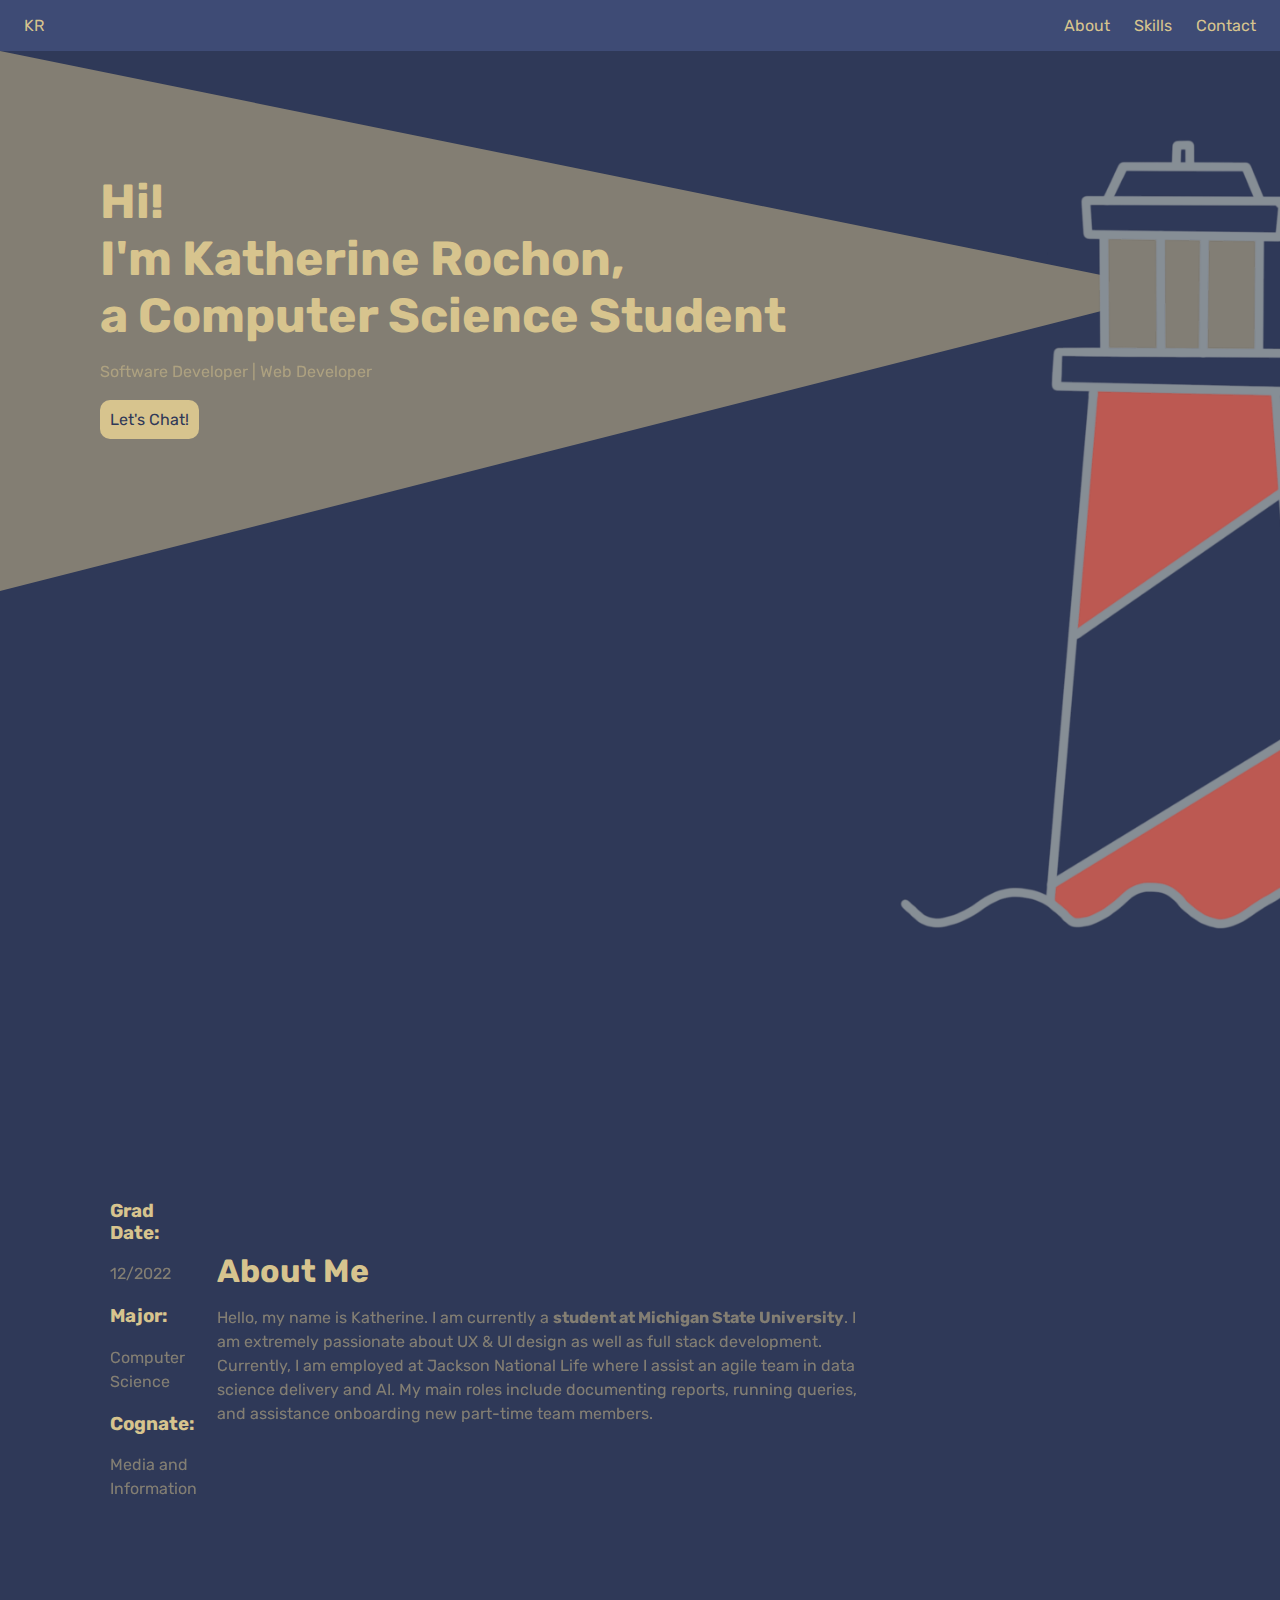
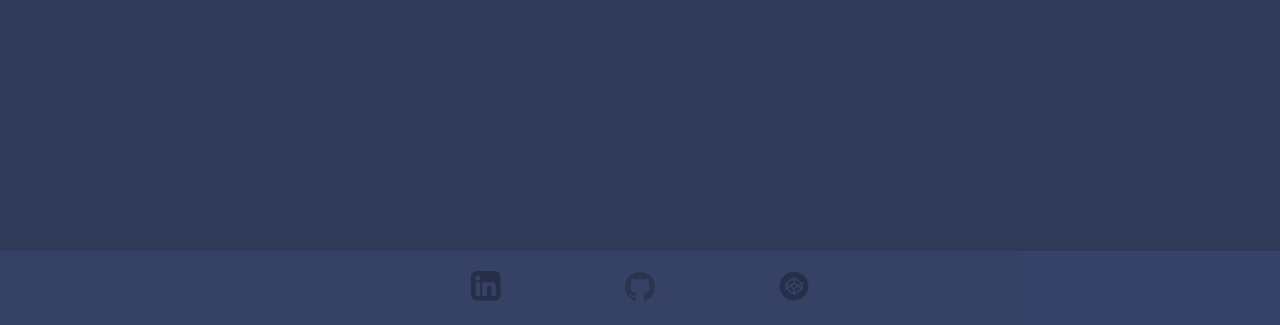
==== index.html @ 53a973e2 "Final Project, html, css, & js pages" ====
<!DOCTYPE html>
<html lang="en">
<head>
    <meta charset="UTF-8">
    <meta http-equiv="X-UA-Compatible" content="IE=edge">
    <meta name="viewport" content="width=device-width, initial-scale=1.0">
    <link rel="stylesheet" href="style.css">
    <link rel="preconnect" href="https://fonts.googleapis.com">
    <link rel="preconnect" href="https://fonts.gstatic.com" crossorigin>
    <link href="https://fonts.googleapis.com/css2?family=Rubik:wght@300;400;500;800&display=swap" rel="stylesheet">
    <title>Katherine's Portfolio</title>
</head>
<body>
    <header>
        <nav>
            <div class="nav_logo"><a href="#">KR</a></div>
            <ul class="nav_menu">
                <li><a href="#about">About</a></li>
                <li><a href="skills.html">Skills</a></li>
                <li><a href="contact.html">Contact</a></li>
            </ul>
        </nav>
    </header>
    <main>
        <div id="port_background">
            <img id="port_img" src="litport.png" alt="Port"/>
            <div class="light_container">
                <div class="light"></div>
            </div>
        </div>
        <section class="standard_sect">
            <article id="home">
                <h1 class="title">
                    Hi! <br>
                    I'm Katherine Rochon, <br>
                    a Computer Science Student <br>
                </h1>
                <p>Software Developer | Web Developer</p>
                <a class="button" href="contact.html">Let's Chat!</a>
            </article>
        </section>
        <section class="standard_sect">
            <article id="about">
                <div class="boxes">
                    <div class="box">
                        <h3>Grad Date:</h3> <p> 12/2022</p>
                        <h3>Major:</h3> <p> Computer Science</p>
                        <h3>Cognate:</h3> <p> Media and Information</p>
                    </div>
                    <div class="box">
                        <h1>About Me</h1>
                        <p>
                            Hello, my name is Katherine. I am currently a <strong>student at Michigan
                            State University</strong>. I am extremely passionate about UX & UI 
                            design as well as full stack development. Currently, I am employed 
                            at Jackson National Life where I assist an agile team in data 
                            science delivery and AI. My main roles include documenting reports,
                            running queries, and assistance onboarding new part-time team members. 
                        </p>
                    </div>
                </div>
            </article>
        </section>
    </main>
    <footer>
        <footer>
            <ul class="contacts">
                <li><a href="https://www.linkedin.com/in/katherinerochon"><img src="linkedin.png" alt="LinkedIn"></a></li>
                <li><a href="https://github.com/kgrochon"><img src="github.png" alt="Twitter"></a></li>
                <li><a href="https://codepen.io/kgrochon"><img src="codepen.png" alt="CodePen"></a></li>
            </ul>
        </footer>
    </footer>
    <script src="script.js"></script>
</body>
</html>
---- style.css ----
html {
    font-size: 100%;
    box-sizing: border-box;
    font-family: 'Rubik', sans-serif;
    color: var(--neutral);

}

:root {
    --nav_margin: 1.5rem;
    --nav_blue: #3E4B75;
    --dark_blue: #2F3958;
    --neutral: #D7C48E;
    --faint_neutral: #d3c9ae;
    --lighthouse_rot_left: 1300px;
    --button_color: var(--nav_blue);
}

*, *::before, *::after {
    box-sizing: inherit;
}

body {
    margin: 0;
    background-color: var(--dark_blue);
}

header {
    top: 0;
    position: sticky;
    z-index: 2;
    background-color:var(--nav_blue);
}

nav {
    display: flex;
    align-items: center;
    justify-content: space-between;
    flex-direction: row;
}

article {
    margin: 0 400px 0 100px;
}

ul {
    list-style: none;
}

li {
    margin-right: 1.5rem;
}

a {
    text-decoration: none;
    color: var(--neutral);
}

p {
    line-height: 1.5rem;
}

footer {
    display: flex;
    justify-content: space-around;
    background-color: var(--nav_blue);
    opacity: 0.5;
    bottom: 0;
}

.nav_logo {
    margin-left: 1.5rem;
}

.nav_menu {
    display: flex;
    align-items: center;
    justify-content: space-between;
    flex-direction: row;
    background-color:var(--nav_blue);
}

.nav_menu a:hover {
    color: #B05E56;
  }


.title {
    font-size: 3rem;
}

.standard_sect {
    padding: 90px 0px;
    height: 900px;
    width: 100%;
}

.standard_sect h1 {
    margin-bottom: 0;
}

.standard_sect p {
    color:var(--neutral);
    opacity: .5;

}

.button {
    position: absolute;
    z-index: 1;
    text-decoration: none;
    border: none;
    font-size: 1rem;
    color:var(--dark_blue);
    border-radius: 10px;
    padding: 10px;
    background-color: var(--neutral);
}


#about {
    vertical-align: middle;
    text-align: left;
}

.about {
    padding-top: 130px;
}

#port_background {
    width: 100%;
    position: fixed;
}

#port_img {
    height: 900px;
    float: right;
    margin-right: -350px;
    position: sticky;
}

.light_container {
    z-index: -1;
    margin-right: 100px;

}

.light {
    position: sticky;
    z-index: -1;
    margin-right: 100px;
    border-top: 240px solid transparent;
    border-bottom: 300px solid transparent; 
    border-left-width: var(--lighthouse_rot_left);
    border-left-style:  solid; 
    border-left-color: var(--neutral);
    opacity: 50%;

}

.background {
    width:900px;
    height: 400px;
    position: fixed;
}

.boxes {
    position: inherit;
    display: flex;

}

.box {
    font-size: 1rem;
    padding: 10px;
}

.box:first-child {
    margin-top: -50px;
}

#about {
    padding-top: 180px;
}

.contacts {
    
    margin: 0;
    padding: 0;
    list-style-type: none;
}

.contacts li {
    width: 30px;
    display: inline-block;
    padding: 20px 0px;
    margin: 0 60px;
}

.contacts img {
    width: 100%
}


.contacts li a img:hover {
    -webkit-transform: scale(1.1);
    transform: scale(1.1);
}

#skills {
    margin: 20px 100px 0 90px;
}

.skills {
    display: flex;
    padding: 20px 40px;
    -webkit-box-pack: center;
        -ms-flex-pack: center;
            justify-content: center;
}

.skills div {
    width: 20rem;
    display: flex;
    flex-direction: column;
}

.skills p {
    color:var(--neutral);
    opacity: .8;
    display: inline;
    margin: 10px 10px;
    padding: .1rem .3rem;
    border-style: solid;
    border-width: .2rem;
    border-color: var(--neutral);
    border-radius: .3rem;
    -webkit-transition: -webkit-transform 300ms ease-out;
    transition: -webkit-transform 300ms ease-out;
    transition: transform 300ms ease-out;
    transition: transform 300ms ease-out, -webkit-transform 300ms ease-out;
}

.skills p:hover {
    -webkit-transform: scale(1.1);
            transform: scale(1.1);

    opacity: 1;
}

.sticky_bottom {
    position: fixed;
    bottom: 0;
    width: 100%;
}

#contact {
    padding: 20px 100px;
}

#contactForm {
    padding: 20px;
    background-color: var(--nav_blue)
}

input, textarea {
    border: 2px solid var(--nav_blue);
    background: var(--neutral);
    color: var(--nav_blue);
    font-size: 1.25rem;
    line-height: 2rem;
    width: 100%;
    margin: 0;
}

.contact_sub {
    margin-top: 20px;
    text-decoration: none;
    border: none;
    font-size: 1.25rem;
    color:var(--nav_blue);
    padding: 10px;
    background-color: var(--neutral);
}
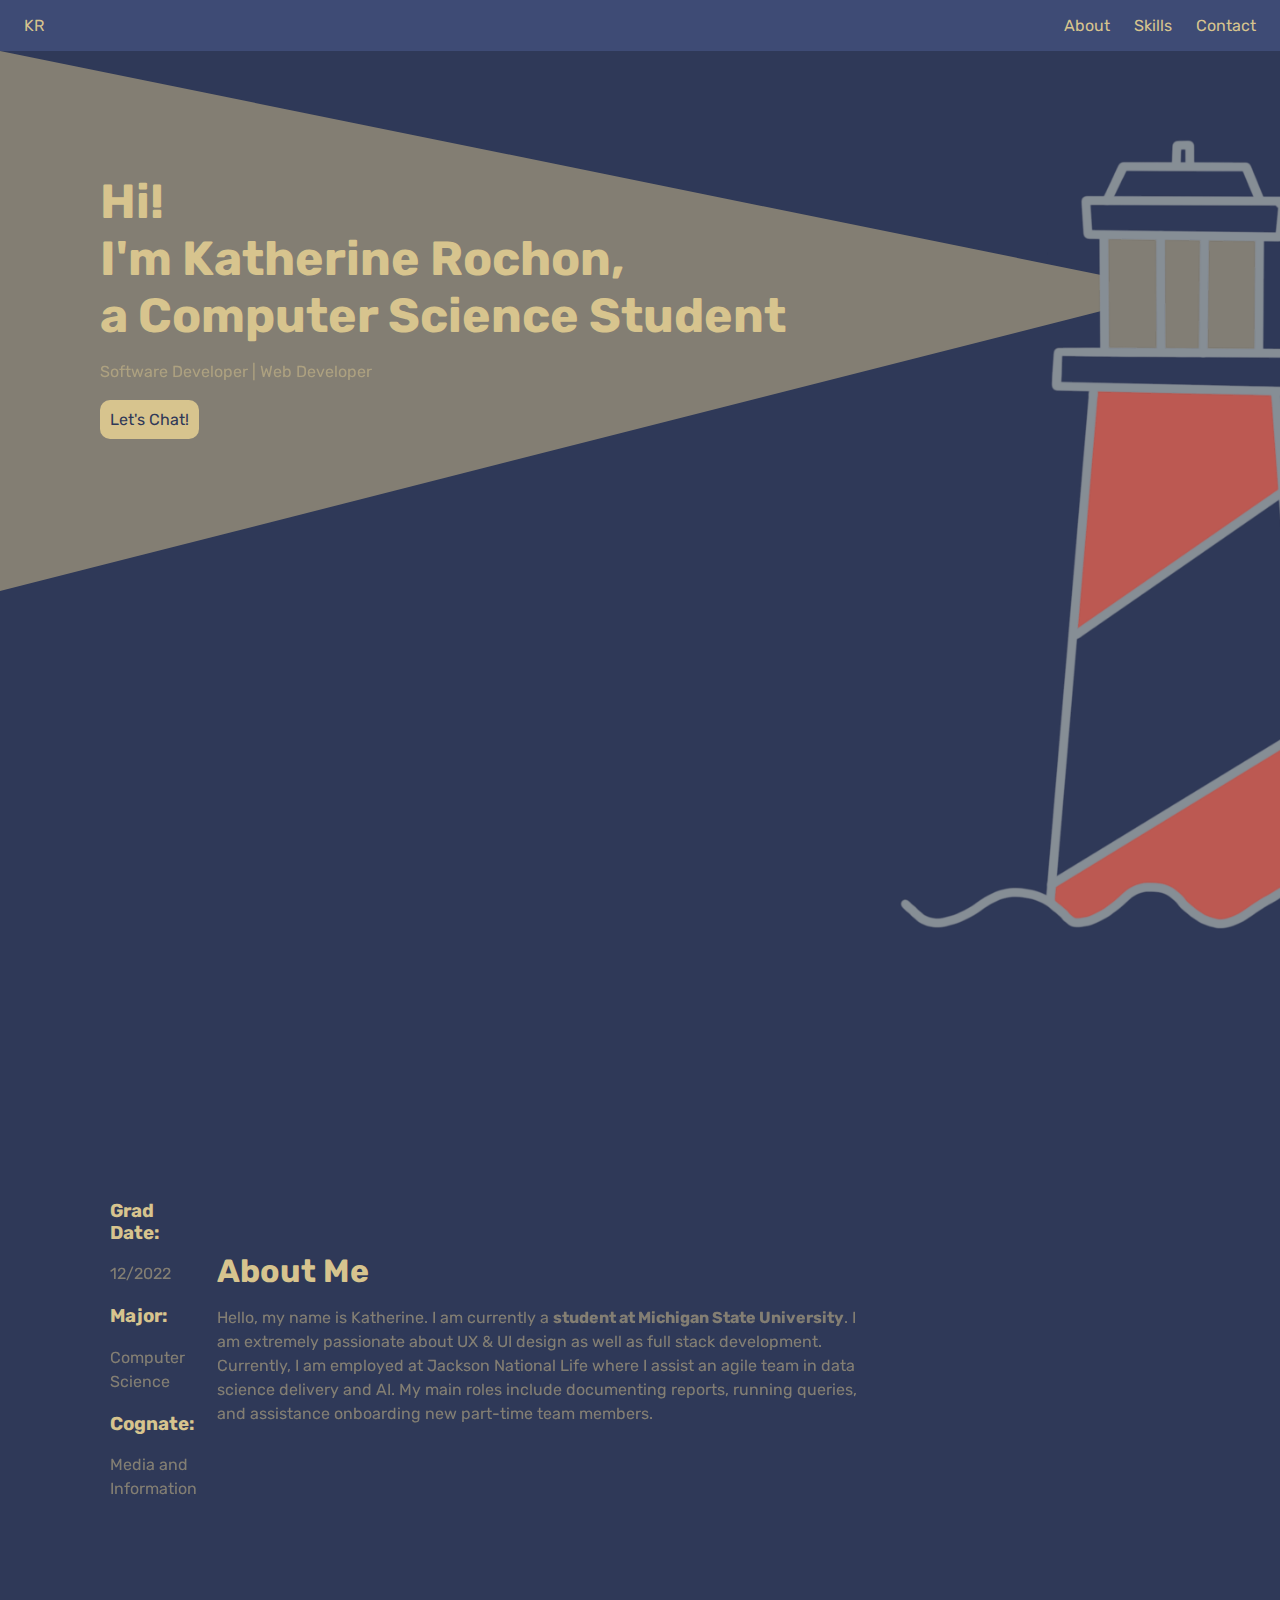
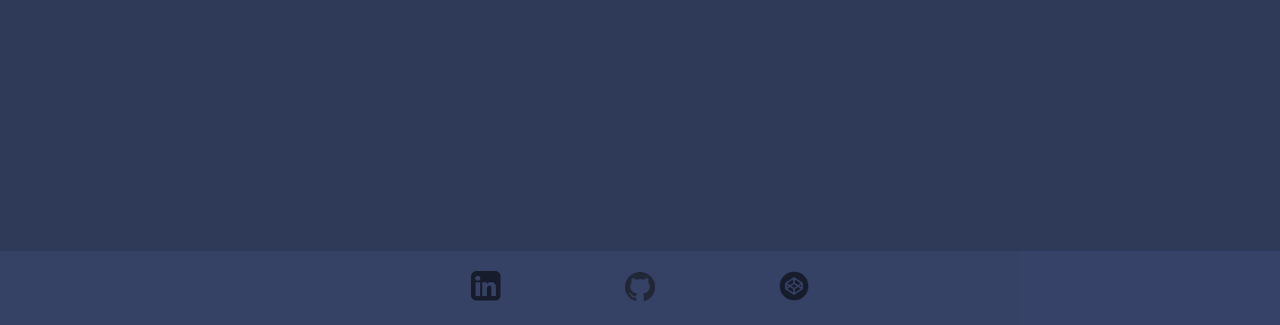
==== commit 6073cd92: "Pitchboard PDF added and HTML is validated" ====
--- a/index.html
+++ b/index.html
@@ -63,13 +63,11 @@
         </section>
     </main>
     <footer>
-        <footer>
-            <ul class="contacts">
-                <li><a href="https://www.linkedin.com/in/katherinerochon"><img src="linkedin.png" alt="LinkedIn"></a></li>
-                <li><a href="https://github.com/kgrochon"><img src="github.png" alt="Twitter"></a></li>
-                <li><a href="https://codepen.io/kgrochon"><img src="codepen.png" alt="CodePen"></a></li>
-            </ul>
-        </footer>
+        <ul class="contacts">
+            <li><a href="https://www.linkedin.com/in/katherinerochon"><img src="linkedin.png" alt="LinkedIn"></a></li>
+            <li><a href="https://github.com/kgrochon"><img src="github.png" alt="Twitter"></a></li>
+            <li><a href="https://codepen.io/kgrochon"><img src="codepen.png" alt="CodePen"></a></li>
+        </ul>
     </footer>
     <script src="script.js"></script>
 </body>
--- a/style.css
+++ b/style.css
@@ -281,4 +281,27 @@
     color:var(--nav_blue);
     padding: 10px;
     background-color: var(--neutral);
-}+}
+
+@media (max-width: 1200px) {
+    .light_container {
+        visibility: hidden;
+    }
+    #port_img {
+        visibility: hidden;
+    }
+    article {
+        margin: auto 10px;
+    }
+    .standard_sect {
+        height: auto;
+        padding: 10px;
+    }
+    #skills {
+        margin: auto 8px;
+    }
+    .contacts li{
+        padding: 20px 0px;
+        margin: 0 20px;
+    }
+}
